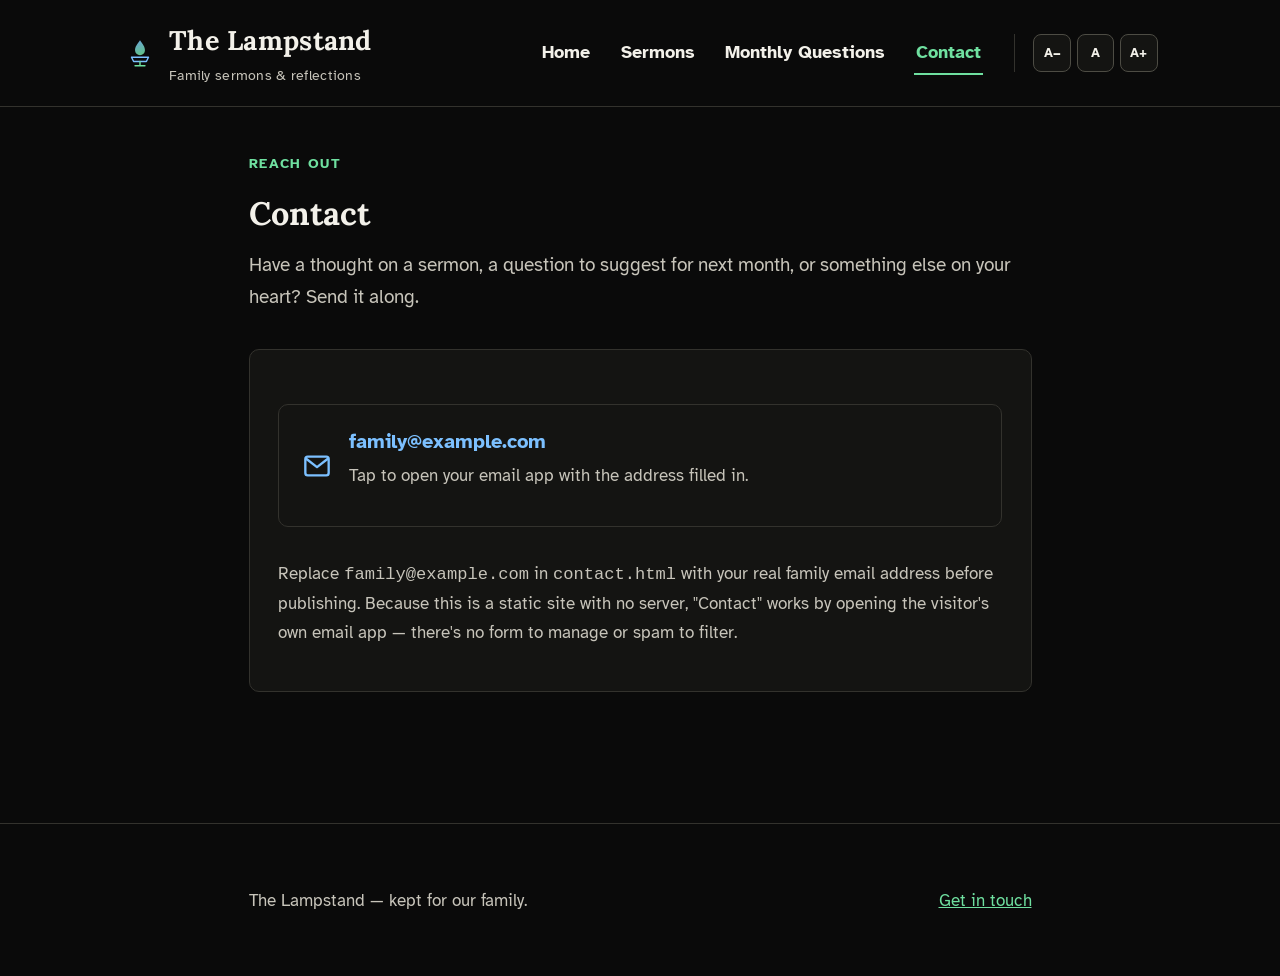
==== contact.html @ 85ec052c "initial site" ====
<!DOCTYPE html>
<html lang="en">
<head>
<meta charset="UTF-8" />
<meta name="viewport" content="width=device-width, initial-scale=1.0" />
<title>Contact — The Lampstand</title>
<meta name="description" content="Get in touch with The Lampstand." />
<link rel="preconnect" href="https://fonts.googleapis.com">
<link rel="preconnect" href="https://fonts.gstatic.com" crossorigin>
<link href="https://fonts.googleapis.com/css2?family=Atkinson+Hyperlegible:ital,wght@0,400;0,700;1,400&family=Lora:ital,wght@0,500;0,600;0,700;1,600&display=swap" rel="stylesheet">
<link rel="stylesheet" href="styles.css" />
</head>
<body data-page="contact">
<a href="#main" class="skip-link">Skip to main content</a>

<header class="site-header">
  <div class="header-inner">
    <a class="brand" href="index.html">
      <svg class="lamp-icon" viewBox="0 0 48 48" fill="none" aria-hidden="true">
        <path class="flame-glow" d="M24 6C20 12 17 15 17 20a7 7 0 0 0 14 0c0-5-3-8-7-14Z" fill="url(#flameGrad4)"/>
        <path d="M12 30h24l-3 6H15l-3-6Z" stroke="#7cc0ff" stroke-width="2" stroke-linejoin="round"/>
        <path d="M24 36v6M17 42h14" stroke="#6fe0a0" stroke-width="2" stroke-linecap="round"/>
        <defs>
          <linearGradient id="flameGrad4" x1="17" y1="6" x2="24" y2="27" gradientUnits="userSpaceOnUse">
            <stop stop-color="#7cc0ff"/>
            <stop offset="1" stop-color="#6fe0a0"/>
          </linearGradient>
        </defs>
      </svg>
      <span>
        <span class="brand-name">The Lampstand</span>
        <span class="brand-tagline">Family sermons &amp; reflections</span>
      </span>
    </a>

    <button class="nav-toggle" aria-expanded="false" aria-controls="site-nav">
      <span class="visually-hidden">Toggle menu</span>
      ☰ Menu
    </button>

    <nav class="site-nav" id="site-nav" aria-label="Main">
      <a href="index.html">Home</a>
      <a href="sermons.html">Sermons</a>
      <a href="questions.html">Monthly Questions</a>
      <a href="contact.html" aria-current="page">Contact</a>
      <div class="text-size-control" role="group" aria-label="Adjust text size">
        <button type="button" data-font-dec aria-label="Decrease text size">A−</button>
        <button type="button" data-font-reset aria-label="Reset text size">A</button>
        <button type="button" data-font-inc aria-label="Increase text size">A+</button>
      </div>
    </nav>
  </div>
</header>

<main id="main">
  <div class="wrap">
    <section style="padding-top:2.5rem;">
      <p class="eyebrow">Reach out</p>
      <h1 class="section-heading">Contact</h1>
      <p class="section-sub">Have a thought on a sermon, a question to suggest for next month, or something else on your heart? Send it along.</p>

      <div class="card contact-card">
        <div class="contact-methods">
          <div class="contact-method">
            <svg width="28" height="28" viewBox="0 0 24 24" fill="none" aria-hidden="true">
              <rect x="2" y="4" width="20" height="16" rx="2" stroke="#7cc0ff" stroke-width="2"/>
              <path d="M3 6l9 7 9-7" stroke="#7cc0ff" stroke-width="2" stroke-linecap="round" stroke-linejoin="round"/>
            </svg>
            <div>
              <a href="mailto:family@example.com?subject=The%20Lampstand">family@example.com</a>
              <p class="desc">Tap to open your email app with the address filled in.</p>
            </div>
          </div>
        </div>

        <p style="margin-top:1.75rem; color: var(--color-text-muted); font-size: 0.95rem;">
          Replace <code>family@example.com</code> in <code>contact.html</code> with your real family
          email address before publishing. Because this is a static site with no server, "Contact"
          works by opening the visitor's own email app — there's no form to manage or spam to filter.
        </p>
      </div>
    </section>
  </div>
</main>

<footer class="site-footer">
  <div class="wrap">
    <p>The Lampstand — kept for our family.</p>
    <p><a href="contact.html">Get in touch</a></p>
  </div>
</footer>

<script src="data.js"></script>
<script src="script.js"></script>
</body>
</html>
---- styles.css ----
/* =========================================================
   THE LAMPSTAND — stylesheet
   Palette: near-black backdrop, warm-white text, blue + green accents.
   Built for readability: large type, high contrast, visible focus.
   ========================================================= */

:root {
  /* Colors */
  --color-bg: #0a0a0a;
  --color-bg-elevated: #141412;
  --color-bg-elevated-2: #1c1c19;
  --color-text: #f3f1ea;
  --color-text-muted: #c7c4ba;
  --color-blue: #7cc0ff;
  --color-blue-dim: #4a90d9;
  --color-green: #6fe0a0;
  --color-green-dim: #3fae74;
  --color-border: #33322d;
  --color-border-strong: #4d4c44;
  --color-focus: #9fd6ff;

  /* Type */
  --font-display: 'Lora', Georgia, 'Times New Roman', serif;
  --font-body: 'Atkinson Hyperlegible', -apple-system, Segoe UI, Arial, sans-serif;

  /* Scalable base — adjusted by the text-size control via JS */
  --font-scale: 1;
  font-size: calc(18px * var(--font-scale));

  --max-width: 46rem;
  --radius: 10px;
}

* { box-sizing: border-box; }

html {
  scroll-behavior: smooth;
}

@media (prefers-reduced-motion: reduce) {
  html { scroll-behavior: auto; }
  * { animation-duration: 0.001ms !important; animation-iteration-count: 1 !important; transition-duration: 0.001ms !important; }
}

body {
  margin: 0;
  background: var(--color-bg);
  color: var(--color-text);
  font-family: var(--font-body);
  font-size: 1.125rem;
  line-height: 1.7;
  -webkit-font-smoothing: antialiased;
}

img { max-width: 100%; }

/* ---------- Skip link ---------- */
.skip-link {
  position: absolute;
  left: -999px;
  top: auto;
  background: var(--color-blue);
  color: #05121c;
  padding: 0.9rem 1.4rem;
  border-radius: 0 0 8px 0;
  font-weight: 700;
  z-index: 200;
}
.skip-link:focus {
  left: 0;
  top: 0;
}

/* ---------- Focus visibility (critical for accessibility) ---------- */
a:focus-visible,
button:focus-visible,
select:focus-visible,
input:focus-visible,
summary:focus-visible {
  outline: 3px solid var(--color-focus);
  outline-offset: 3px;
  border-radius: 4px;
}

/* ---------- Layout helpers ---------- */
.wrap {
  max-width: var(--max-width);
  margin: 0 auto;
  padding: 0 1.25rem;
}
.wrap--wide { max-width: 60rem; }

main { display: block; }

section { padding: 3rem 0; }

/* ---------- Header ---------- */
.site-header {
  border-bottom: 1px solid var(--color-border);
  background: var(--color-bg);
  position: sticky;
  top: 0;
  z-index: 100;
}
.header-inner {
  max-width: 60rem;
  margin: 0 auto;
  padding: 1rem 1.25rem;
  display: flex;
  align-items: center;
  justify-content: space-between;
  gap: 1rem;
  flex-wrap: wrap;
}

.brand {
  display: flex;
  align-items: center;
  gap: 0.7rem;
  text-decoration: none;
  color: var(--color-text);
}
.brand:hover .flame-glow { opacity: 1; }
.brand-name {
  font-family: var(--font-display);
  font-weight: 700;
  font-size: 1.5rem;
  letter-spacing: 0.01em;
}
.brand-tagline {
  display: block;
  font-family: var(--font-body);
  font-size: 0.78rem;
  font-weight: 400;
  color: var(--color-text-muted);
  letter-spacing: 0.02em;
}

.lamp-icon { width: 34px; height: 34px; flex-shrink: 0; }
.flame-glow {
  opacity: 0.85;
  transform-origin: 50% 100%;
  animation: flicker 3.4s ease-in-out infinite;
}
@keyframes flicker {
  0%, 100% { transform: scale(1) translateY(0); opacity: 0.85; }
  25% { transform: scale(1.04, 0.97) translateY(-0.3px); opacity: 1; }
  50% { transform: scale(0.97, 1.03) translateY(0.2px); opacity: 0.9; }
  75% { transform: scale(1.02, 0.98) translateY(-0.2px); opacity: 0.95; }
}

/* ---------- Nav ---------- */
.nav-toggle {
  display: none;
  background: transparent;
  border: 1px solid var(--color-border-strong);
  color: var(--color-text);
  border-radius: 8px;
  padding: 0.5rem 0.75rem;
  font-size: 1rem;
  cursor: pointer;
}

.site-nav {
  display: flex;
  align-items: center;
  gap: 1.5rem;
  flex-wrap: wrap;
}
.site-nav a {
  color: var(--color-text);
  text-decoration: none;
  font-weight: 700;
  font-size: 1rem;
  padding: 0.35rem 0.1rem;
  border-bottom: 2px solid transparent;
}
.site-nav a:hover,
.site-nav a[aria-current="page"] {
  border-bottom-color: var(--color-green);
  color: var(--color-green);
}

.text-size-control {
  display: flex;
  align-items: center;
  gap: 0.3rem;
  border-left: 1px solid var(--color-border);
  padding-left: 1rem;
  margin-left: 0.25rem;
}
.text-size-control button {
  background: var(--color-bg-elevated);
  border: 1px solid var(--color-border-strong);
  color: var(--color-text);
  width: 2.1rem;
  height: 2.1rem;
  border-radius: 8px;
  font-weight: 700;
  cursor: pointer;
  font-family: var(--font-body);
}
.text-size-control button:hover { border-color: var(--color-blue); color: var(--color-blue); }
.text-size-control span {
  font-size: 0.7rem;
  color: var(--color-text-muted);
  padding: 0 0.15rem;
}

@media (max-width: 720px) {
  .nav-toggle { display: inline-block; }
  .site-nav {
    display: none;
    width: 100%;
    flex-direction: column;
    align-items: stretch;
    gap: 0;
    border-top: 1px solid var(--color-border);
    margin-top: 1rem;
    padding-top: 0.75rem;
  }
  .site-nav.open { display: flex; }
  .site-nav a { padding: 0.75rem 0.25rem; border-bottom: 1px solid var(--color-border); }
  .text-size-control {
    border-left: none;
    border-top: 1px solid var(--color-border);
    padding-left: 0;
    padding-top: 0.75rem;
    margin-left: 0;
    margin-top: 0.5rem;
  }
}

/* ---------- Hero ---------- */
.hero {
  padding: 3.5rem 0 2.5rem;
  border-bottom: 1px solid var(--color-border);
}
.hero-verse {
  font-family: var(--font-display);
  font-style: italic;
  color: var(--color-green);
  font-size: 1.05rem;
  margin: 0 0 1rem;
}
.hero h1 {
  font-family: var(--font-display);
  font-size: clamp(2rem, 5vw, 2.9rem);
  line-height: 1.15;
  margin: 0 0 1rem;
}
.hero p.lead {
  font-size: 1.2rem;
  color: var(--color-text-muted);
  max-width: 40rem;
  margin: 0 0 1.75rem;
}
.rule {
  height: 3px;
  width: 96px;
  border: none;
  border-radius: 3px;
  background: linear-gradient(90deg, var(--color-blue), var(--color-green));
  margin: 0 0 1.75rem;
}

/* ---------- Buttons ---------- */
.btn {
  display: inline-flex;
  align-items: center;
  gap: 0.5rem;
  font-family: var(--font-body);
  font-weight: 700;
  font-size: 1rem;
  padding: 0.8rem 1.4rem;
  border-radius: 8px;
  text-decoration: none;
  border: 2px solid transparent;
  cursor: pointer;
}
.btn-primary {
  background: var(--color-blue);
  color: #05121c;
}
.btn-primary:hover { background: #97ceff; }
.btn-outline {
  background: transparent;
  border-color: var(--color-border-strong);
  color: var(--color-text);
}
.btn-outline:hover { border-color: var(--color-green); color: var(--color-green); }

/* ---------- Section headings ---------- */
.section-heading {
  font-family: var(--font-display);
  font-size: 1.8rem;
  margin: 0 0 0.4rem;
}
.section-sub {
  color: var(--color-text-muted);
  margin: 0 0 2rem;
  font-size: 1.05rem;
}
.eyebrow {
  text-transform: uppercase;
  letter-spacing: 0.12em;
  font-size: 0.78rem;
  font-weight: 700;
  color: var(--color-green);
  margin: 0 0 0.6rem;
}

/* ---------- Cards ---------- */
.card {
  background: var(--color-bg-elevated);
  border: 1px solid var(--color-border);
  border-radius: var(--radius);
  padding: 1.5rem 1.6rem;
  margin-bottom: 1.25rem;
}
.card-list { display: flex; flex-direction: column; }

.sermon-card h3 {
  font-family: var(--font-display);
  font-size: 1.35rem;
  margin: 0 0 0.5rem;
}
.sermon-card h3 a {
  color: var(--color-text);
  text-decoration: none;
}
.sermon-card h3 a:hover { color: var(--color-blue); text-decoration: underline; }

.meta-row {
  display: flex;
  flex-wrap: wrap;
  gap: 0.6rem;
  align-items: center;
  margin-bottom: 0.75rem;
  font-size: 0.92rem;
  color: var(--color-text-muted);
}
.meta-date {
  display: inline-flex;
  align-items: center;
  gap: 0.4rem;
  color: var(--color-blue);
  font-weight: 700;
}
.theme-tag {
  display: inline-block;
  background: var(--color-bg-elevated-2);
  border: 1px solid var(--color-border-strong);
  color: var(--color-green);
  font-weight: 700;
  font-size: 0.8rem;
  padding: 0.2rem 0.6rem;
  border-radius: 999px;
}
.sermon-card p { margin: 0 0 0.9rem; color: var(--color-text-muted); }

/* ---------- Filters ---------- */
.filters {
  display: flex;
  gap: 1rem;
  flex-wrap: wrap;
  align-items: flex-end;
  margin-bottom: 2rem;
  padding: 1.25rem;
  background: var(--color-bg-elevated);
  border: 1px solid var(--color-border);
  border-radius: var(--radius);
}
.field { display: flex; flex-direction: column; gap: 0.35rem; }
.field label { font-size: 0.85rem; font-weight: 700; color: var(--color-text-muted); }
select {
  background: var(--color-bg);
  color: var(--color-text);
  border: 1px solid var(--color-border-strong);
  border-radius: 8px;
  padding: 0.6rem 0.8rem;
  font-family: var(--font-body);
  font-size: 1rem;
  min-width: 11rem;
}
.filters .btn { align-self: flex-end; }
.result-count { color: var(--color-text-muted); margin: -0.5rem 0 1.5rem; font-size: 0.95rem; }

/* ---------- Sermon detail (reading view) ---------- */
.sermon-detail {
  border: 1px solid var(--color-border);
  background: var(--color-bg-elevated);
  border-radius: var(--radius);
  padding: 2rem;
  margin-bottom: 2.5rem;
}
.sermon-detail h2 {
  font-family: var(--font-display);
  font-size: 1.9rem;
  margin: 0.25rem 0 0.75rem;
}
.sermon-detail .body-text p { margin: 0 0 1.1rem; }
.sermon-detail .body-text { font-size: 1.12rem; }
.back-link {
  display: inline-flex;
  align-items: center;
  gap: 0.4rem;
  color: var(--color-blue);
  text-decoration: none;
  font-weight: 700;
  margin-bottom: 1.5rem;
}
.back-link:hover { text-decoration: underline; }

/* ---------- Questions page ---------- */
.month-group { margin-bottom: 2.5rem; }
.month-title {
  font-family: var(--font-display);
  font-size: 1.5rem;
  border-bottom: 1px solid var(--color-border);
  padding-bottom: 0.6rem;
  margin-bottom: 1.25rem;
}
.question-card { }
.question-card p.q-text { font-size: 1.15rem; font-weight: 700; margin: 0 0 0.9rem; }
.answer-box {
  border-top: 1px dashed var(--color-border-strong);
  margin-top: 0.9rem;
  padding-top: 0.9rem;
}
.answer-box p { margin: 0; color: var(--color-text); }
.reveal-btn {
  background: transparent;
  border: 2px solid var(--color-green-dim);
  color: var(--color-green);
  font-weight: 700;
  padding: 0.55rem 1rem;
  border-radius: 8px;
  cursor: pointer;
  font-family: var(--font-body);
  font-size: 0.95rem;
}
.reveal-btn:hover { background: var(--color-green); color: #05170f; }
.locked-note {
  display: flex;
  align-items: center;
  gap: 0.5rem;
  color: var(--color-text-muted);
  font-size: 0.95rem;
  font-style: italic;
}

/* ---------- Contact page ---------- */
.contact-card {
  text-align: left;
}
.contact-methods { display: flex; flex-direction: column; gap: 1rem; margin-top: 1.5rem; }
.contact-method {
  display: flex;
  align-items: center;
  gap: 1rem;
  padding: 1.1rem 1.3rem;
  border: 1px solid var(--color-border);
  border-radius: var(--radius);
  background: var(--color-bg-elevated);
}
.contact-method svg { flex-shrink: 0; }
.contact-method a { color: var(--color-blue); font-weight: 700; font-size: 1.1rem; text-decoration: none; }
.contact-method a:hover { text-decoration: underline; }
.contact-method .desc { color: var(--color-text-muted); font-size: 0.92rem; margin-top: 0.15rem; }

/* ---------- Footer ---------- */
.site-footer {
  border-top: 1px solid var(--color-border);
  margin-top: 3rem;
  padding: 2.5rem 0;
  color: var(--color-text-muted);
  font-size: 0.95rem;
}
.site-footer .wrap { display: flex; justify-content: space-between; flex-wrap: wrap; gap: 1rem; align-items: center; }
.site-footer a { color: var(--color-green); }

/* ---------- Empty state ---------- */
.empty-state {
  text-align: center;
  padding: 3rem 1.5rem;
  color: var(--color-text-muted);
  border: 1px dashed var(--color-border-strong);
  border-radius: var(--radius);
}

/* ---------- Utility ---------- */
.visually-hidden {
  position: absolute !important;
  width: 1px; height: 1px;
  overflow: hidden;
  clip: rect(0,0,0,0);
  white-space: nowrap;
}
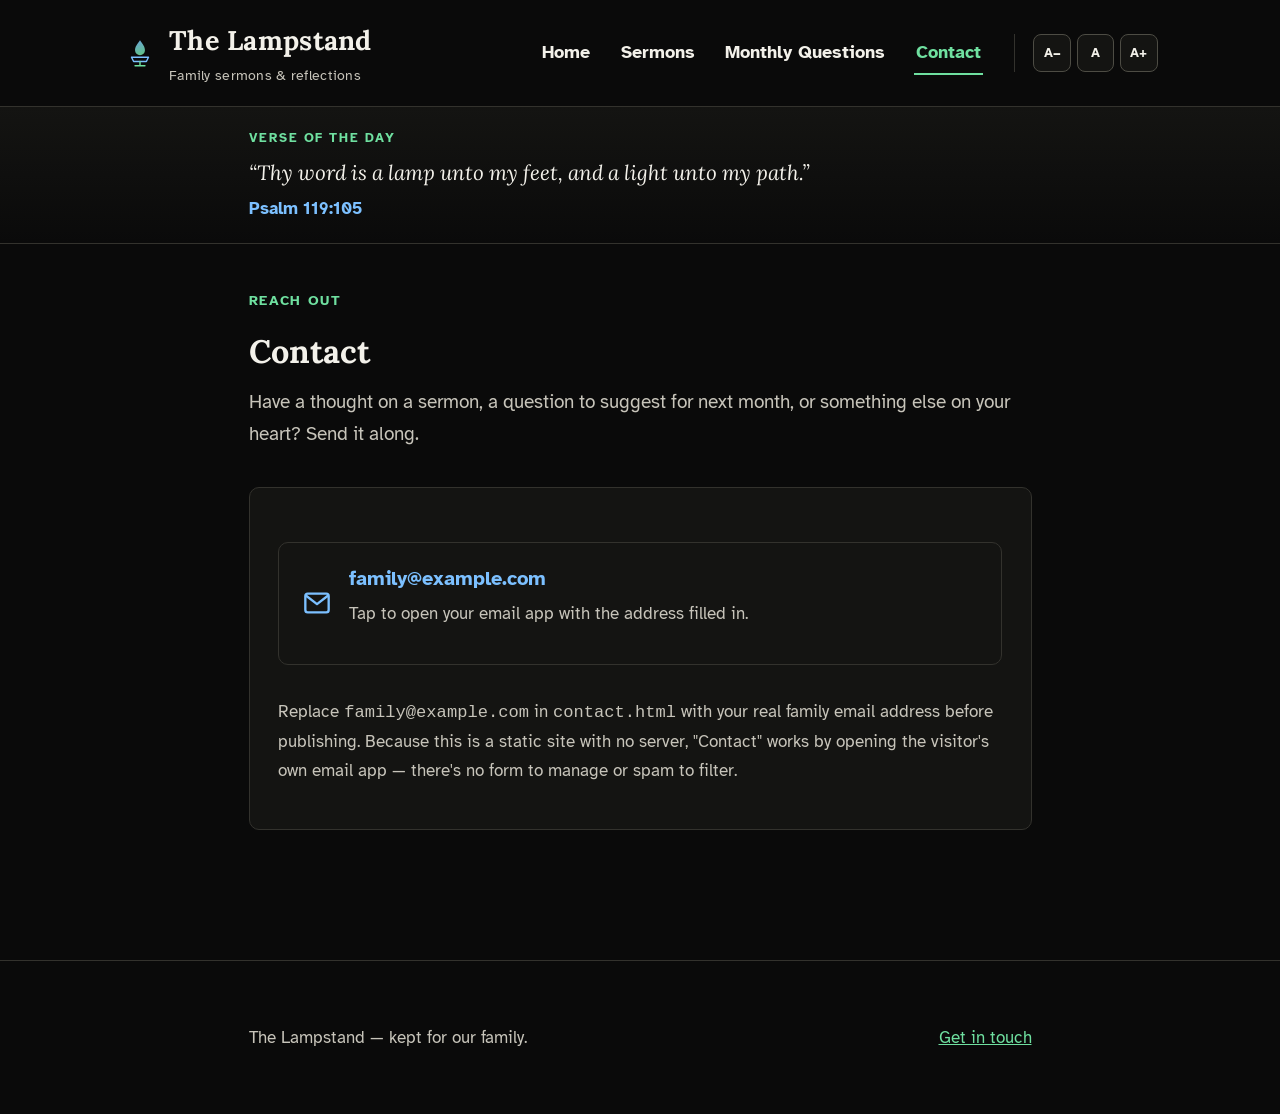
==== commit 0d95c17c: "verse of the day update and sermon updates" ====
--- a/contact.html
+++ b/contact.html
@@ -52,6 +52,12 @@
   </div>
 </header>
 
+<div class="verse-banner">
+  <div class="wrap" id="verse-of-day" aria-live="polite">
+    <!-- filled by script.js -->
+  </div>
+</div>
+
 <main id="main">
   <div class="wrap">
     <section style="padding-top:2.5rem;">
--- a/styles.css
+++ b/styles.css
@@ -231,6 +231,38 @@
   }
 }
 
+/* ---------- Verse of the day ---------- */
+.verse-banner {
+  border-bottom: 1px solid var(--color-border);
+  background: linear-gradient(180deg, var(--color-bg-elevated), var(--color-bg));
+}
+.verse-banner .wrap {
+  padding-top: 1.1rem;
+  padding-bottom: 1.1rem;
+}
+.verse-label {
+  text-transform: uppercase;
+  letter-spacing: 0.12em;
+  font-size: 0.72rem;
+  font-weight: 700;
+  color: var(--color-green);
+  margin: 0 0 0.35rem;
+}
+.verse-text {
+  font-family: var(--font-display);
+  font-style: italic;
+  font-size: 1.15rem;
+  color: var(--color-text);
+  margin: 0 0 0.3rem;
+  max-width: 42rem;
+}
+.verse-ref {
+  color: var(--color-blue);
+  font-weight: 700;
+  font-size: 0.92rem;
+  margin: 0;
+}
+
 /* ---------- Hero ---------- */
 .hero {
   padding: 3.5rem 0 2.5rem;
@@ -357,7 +389,51 @@
   padding: 0.2rem 0.6rem;
   border-radius: 999px;
 }
+.meta-preacher {
+  display: inline-flex;
+  align-items: center;
+  gap: 0.35rem;
+  color: var(--color-text-muted);
+  font-weight: 700;
+}
 .sermon-card p { margin: 0 0 0.9rem; color: var(--color-text-muted); }
+
+.scripture-box {
+  border: 1px solid var(--color-border-strong);
+  background: var(--color-bg-elevated-2);
+  border-radius: 8px;
+  padding: 1rem 1.25rem;
+  margin: 0.5rem 0 1.75rem;
+}
+.scripture-box-label {
+  text-transform: uppercase;
+  letter-spacing: 0.1em;
+  font-size: 0.72rem;
+  font-weight: 700;
+  color: var(--color-blue);
+  margin: 0 0 0.3rem;
+}
+.scripture-box p:last-child { margin: 0; color: var(--color-text); }
+
+.body-text h4 {
+  font-family: var(--font-display);
+  color: var(--color-green);
+  font-size: 1.2rem;
+  margin: 1.75rem 0 0.85rem;
+}
+.body-text ul,
+.body-text ol {
+  margin: 0 0 1.2rem;
+  padding-left: 1.4rem;
+}
+.body-text li {
+  margin-bottom: 0.6rem;
+}
+.body-text .scripture-note {
+  color: var(--color-blue);
+  font-size: 0.95rem;
+  margin: -0.4rem 0 1.2rem;
+}
 
 /* ---------- Filters ---------- */
 .filters {
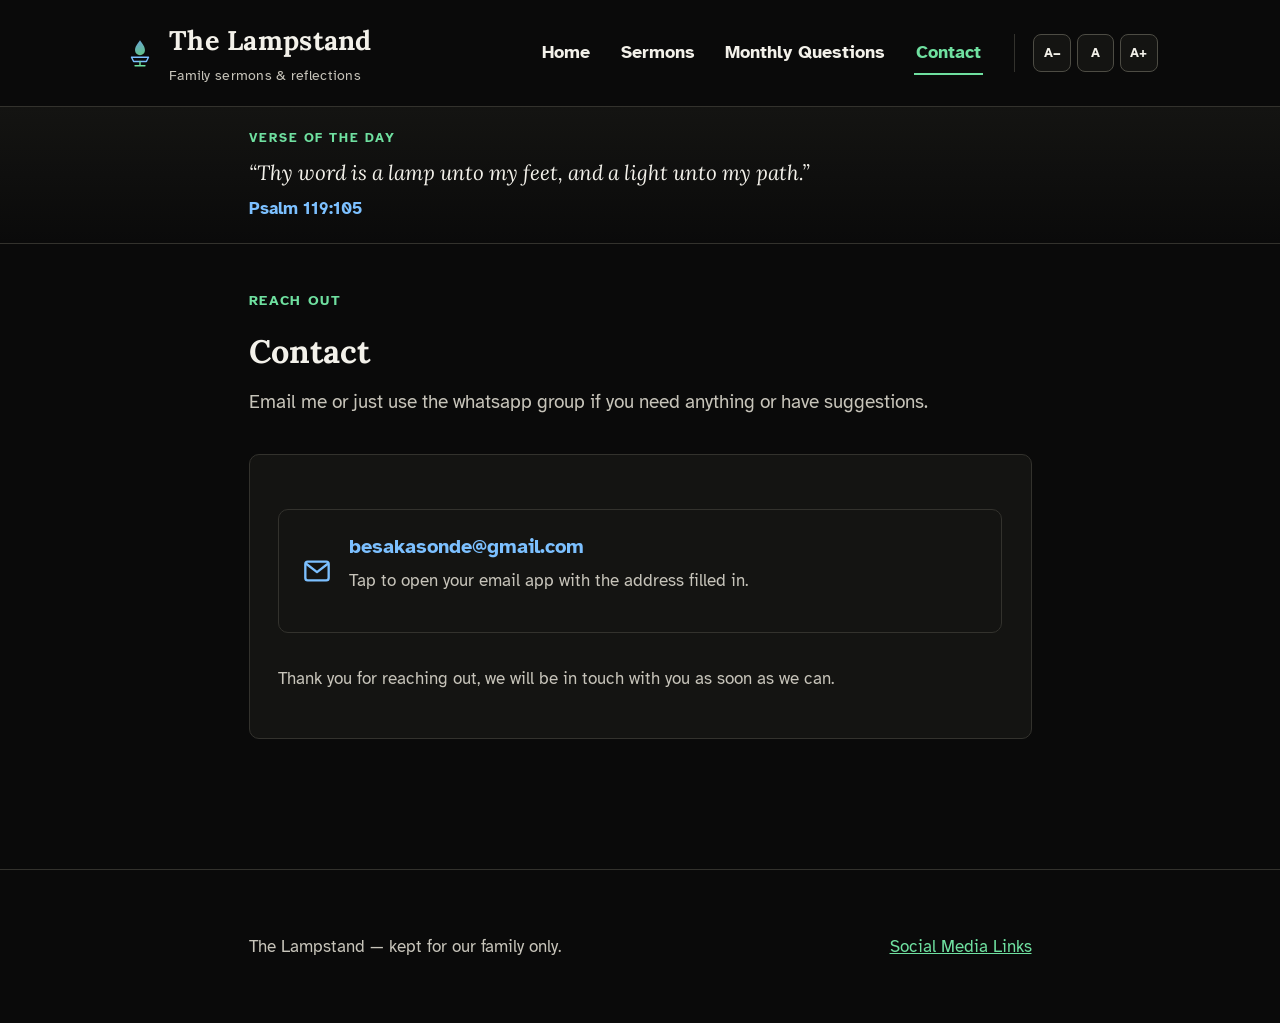
==== commit 93a0290c: "A few textual edits" ====
--- a/contact.html
+++ b/contact.html
@@ -63,7 +63,7 @@
     <section style="padding-top:2.5rem;">
       <p class="eyebrow">Reach out</p>
       <h1 class="section-heading">Contact</h1>
-      <p class="section-sub">Have a thought on a sermon, a question to suggest for next month, or something else on your heart? Send it along.</p>
+      <p class="section-sub">Email me or just use the whatsapp group if you need anything or have suggestions.</p>
 
       <div class="card contact-card">
         <div class="contact-methods">
@@ -73,16 +73,14 @@
               <path d="M3 6l9 7 9-7" stroke="#7cc0ff" stroke-width="2" stroke-linecap="round" stroke-linejoin="round"/>
             </svg>
             <div>
-              <a href="mailto:family@example.com?subject=The%20Lampstand">family@example.com</a>
+              <a href="mailto:besakasonde@gmail.com?subject=The%20Lampstand">besakasonde@gmail.com</a>
               <p class="desc">Tap to open your email app with the address filled in.</p>
             </div>
           </div>
         </div>
 
         <p style="margin-top:1.75rem; color: var(--color-text-muted); font-size: 0.95rem;">
-          Replace <code>family@example.com</code> in <code>contact.html</code> with your real family
-          email address before publishing. Because this is a static site with no server, "Contact"
-          works by opening the visitor's own email app — there's no form to manage or spam to filter.
+          Thank you for reaching out, we will be in touch with you as soon as we can. 
         </p>
       </div>
     </section>
@@ -91,8 +89,8 @@
 
 <footer class="site-footer">
   <div class="wrap">
-    <p>The Lampstand — kept for our family.</p>
-    <p><a href="contact.html">Get in touch</a></p>
+    <p>The Lampstand — kept for our family only.</p>
+    <p><a href="contact.html">Social Media Links </a></p>
   </div>
 </footer>
 
